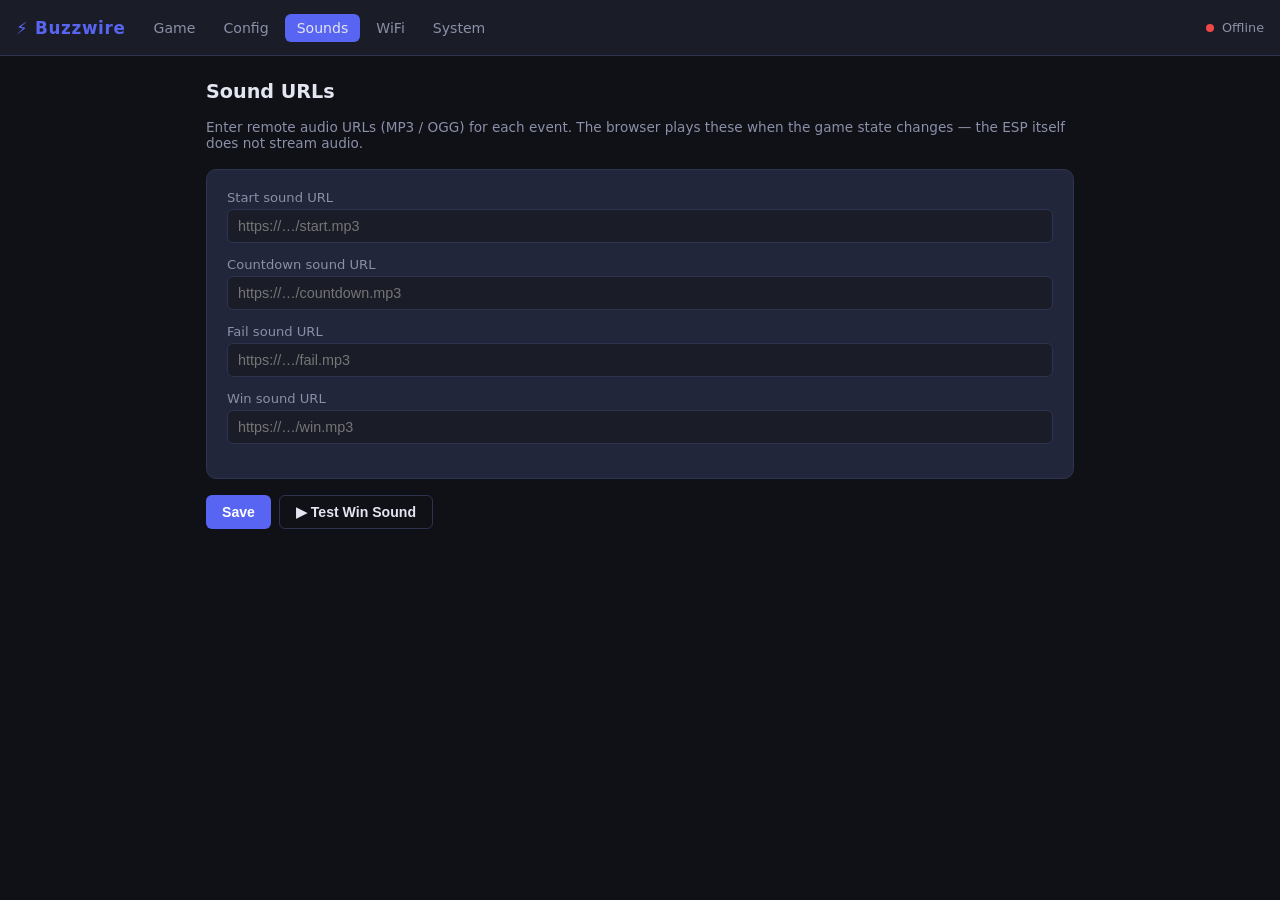
==== data/sounds.html @ fdc701de "Add game configuration, scoreboard, and web server functionality - Implemented game configuration ma" ====
<!DOCTYPE html>
<html lang="en">
<head>
<meta charset="UTF-8">
<meta name="viewport" content="width=device-width,initial-scale=1">
<title>Buzzwire – Sounds</title>
<link rel="stylesheet" href="style.css">
<script src="header.js"></script>
<script src="ws.js"></script>
</head>
<body>
<main>
  <h2>Sound URLs</h2>
  <p class="muted" style="font-size:.85rem;margin-bottom:18px">
    Enter remote audio URLs (MP3 / OGG) for each event. The browser plays these when the
    game state changes — the ESP itself does not stream audio.
  </p>

  <form id="soundForm">
    <div class="card">
      <div class="field">
        <label>Start sound URL</label>
        <input type="url" id="sndStart" placeholder="https://…/start.mp3">
      </div>
      <div class="field">
        <label>Countdown sound URL</label>
        <input type="url" id="sndCountdown" placeholder="https://…/countdown.mp3">
      </div>
      <div class="field">
        <label>Fail sound URL</label>
        <input type="url" id="sndFail" placeholder="https://…/fail.mp3">
      </div>
      <div class="field">
        <label>Win sound URL</label>
        <input type="url" id="sndWin" placeholder="https://…/win.mp3">
      </div>
    </div>

    <div class="gap mt">
      <button type="submit" class="btn btn-primary">Save</button>
      <button type="button" class="btn btn-ghost" onclick="testSound()">&#9654; Test Win Sound</button>
    </div>
  </form>
</main>

<script>
let sounds = {};

function populate(s) {
  sounds = s;
  document.getElementById('sndStart').value     = s.start     || '';
  document.getElementById('sndCountdown').value = s.countdown || '';
  document.getElementById('sndFail').value      = s.fail      || '';
  document.getElementById('sndWin').value       = s.win       || '';
}

fetch('/api/sounds').then(r => r.json()).then(populate).catch(() => {});

document.getElementById('soundForm').addEventListener('submit', function(e) {
  e.preventDefault();
  const body = {
    start:     document.getElementById('sndStart').value.trim(),
    countdown: document.getElementById('sndCountdown').value.trim(),
    fail:      document.getElementById('sndFail').value.trim(),
    win:       document.getElementById('sndWin').value.trim(),
  };
  fetch('/api/sounds', { method: 'POST', headers: {'Content-Type':'application/json'}, body: JSON.stringify(body) })
    .then(r => r.json())
    .then(() => showToast('Sounds saved'))
    .catch(() => showToast('Save failed', true));
});

function testSound() {
  const url = document.getElementById('sndWin').value.trim();
  if (!url) { showToast('No win URL set', true); return; }
  new Audio(url).play().catch(() => showToast('Playback blocked by browser', true));
}

// Play sounds when WS state events arrive
wsOn('state', function(d) {
  const map = { COUNTDOWN: sounds.countdown, PLAYING: sounds.start, FAIL: sounds.fail, WIN: sounds.win };
  const url = map[d.state];
  if (url) new Audio(url).play().catch(() => {});
});
</script>
</body>
</html>
---- data/style.css ----
/* ── ESP Buzzwire – Shared Styles ─────────────────────────────────────────── */
:root {
  --bg:        #0f1117;
  --surface:   #1a1d27;
  --card:      #22263a;
  --border:    #2e3350;
  --accent:    #5865f2;
  --accent2:   #43b581;
  --warn:      #faa61a;
  --danger:    #f04747;
  --text:      #e3e5f0;
  --muted:     #8b8fa8;
  --radius:    10px;
  --nav-h:     56px;
}
*, *::before, *::after { box-sizing: border-box; margin: 0; padding: 0; }
html, body { height: 100%; font-family: 'Segoe UI', system-ui, sans-serif; background: var(--bg); color: var(--text); }

/* ── Nav ──────────────────────────────────────────────────────────────────── */
nav { position: sticky; top: 0; z-index: 100; height: var(--nav-h);
      display: flex; align-items: center; gap: 4px; padding: 0 16px;
      background: var(--surface); border-bottom: 1px solid var(--border); }
.nav-brand { font-weight: 700; font-size: 1.05rem; color: var(--accent); margin-right: 12px; letter-spacing: .04em; }
nav a { text-decoration: none; color: var(--muted); padding: 6px 12px; border-radius: 6px;
        font-size: .88rem; transition: color .15s, background .15s; }
nav a:hover { color: var(--text); background: var(--card); }
nav a.active { color: var(--text); background: var(--accent); }
.nav-status { margin-left: auto; display: flex; align-items: center; gap: 8px; font-size: .8rem; color: var(--muted); }
.dot { width: 8px; height: 8px; border-radius: 50%; background: var(--danger); }
.dot.on { background: var(--accent2); }

/* ── Layout ───────────────────────────────────────────────────────────────── */
main { max-width: 900px; margin: 0 auto; padding: 24px 16px 48px; }
h2 { font-size: 1.2rem; font-weight: 600; margin-bottom: 16px; }
h3 { font-size: .95rem; font-weight: 600; color: var(--muted); text-transform: uppercase;
     letter-spacing: .07em; margin: 24px 0 8px; }

/* ── Cards ────────────────────────────────────────────────────────────────── */
.card { background: var(--card); border: 1px solid var(--border); border-radius: var(--radius); padding: 20px; margin-bottom: 16px; }
.card-row { display: flex; gap: 12px; flex-wrap: wrap; }
.card-row .card { flex: 1; min-width: 180px; }

/* ── Badges ───────────────────────────────────────────────────────────────── */
.badge { display: inline-flex; align-items: center; gap: 6px;
         padding: 4px 10px; border-radius: 20px; font-size: .78rem; font-weight: 600; }
.badge-idle      { background: #2e3350; color: var(--muted); }
.badge-countdown { background: #3a3000; color: var(--warn); }
.badge-playing   { background: #0e3a20; color: var(--accent2); }
.badge-fail      { background: #3a0e0e; color: var(--danger); }
.badge-win       { background: #0e2a3a; color: #5bc8f5; }

/* ── Buttons ──────────────────────────────────────────────────────────────── */
.btn { display: inline-flex; align-items: center; gap: 6px; cursor: pointer; border: none;
       border-radius: 6px; font-size: .88rem; font-weight: 600; padding: 8px 16px; transition: filter .15s; }
.btn:hover:not(:disabled) { filter: brightness(1.15); }
.btn:disabled { opacity: .45; cursor: default; }
.btn-primary  { background: var(--accent);  color: #fff; }
.btn-success  { background: var(--accent2); color: #fff; }
.btn-warn     { background: var(--warn);    color: #000; }
.btn-danger   { background: var(--danger);  color: #fff; }
.btn-ghost    { background: transparent; border: 1px solid var(--border); color: var(--text); }
.btn-sm       { padding: 5px 10px; font-size: .8rem; }

/* ── Forms ────────────────────────────────────────────────────────────────── */
label { display: block; font-size: .82rem; color: var(--muted); margin-bottom: 4px; }
input[type=text], input[type=password], input[type=url], input[type=number] {
  width: 100%; background: var(--surface); border: 1px solid var(--border);
  border-radius: 6px; color: var(--text); padding: 8px 10px; font-size: .9rem; }
input:focus { outline: none; border-color: var(--accent); }
.field { margin-bottom: 14px; }
.field-row { display: grid; grid-template-columns: 1fr 1fr; gap: 12px; }

/* ── Table ────────────────────────────────────────────────────────────────── */
table { width: 100%; border-collapse: collapse; font-size: .88rem; }
th { text-align: left; padding: 8px 10px; color: var(--muted); font-weight: 600;
     border-bottom: 1px solid var(--border); }
td { padding: 8px 10px; border-bottom: 1px solid var(--border); }
tr:last-child td { border-bottom: none; }
.rank-1 td:first-child { color: #f0c040; }
.rank-2 td:first-child { color: #c0c0c0; }
.rank-3 td:first-child { color: #cd7f32; }

/* ── LED strip preview ────────────────────────────────────────────────────── */
.led-strip { display: flex; gap: 4px; flex-wrap: wrap; padding: 12px 0; }
.led { width: 18px; height: 18px; border-radius: 50%; background: #111; border: 1px solid var(--border);
       transition: background .2s, box-shadow .2s; }
.led.on { box-shadow: 0 0 6px currentColor; }

/* ── Toast ────────────────────────────────────────────────────────────────── */
#toast { position: fixed; bottom: 24px; right: 24px; z-index: 999;
         background: var(--card); border: 1px solid var(--border); border-radius: 8px;
         padding: 12px 18px; font-size: .85rem; opacity: 0; transition: opacity .3s;
         pointer-events: none; max-width: 280px; }
#toast.show { opacity: 1; }
#toast.err  { border-color: var(--danger); color: var(--danger); }

/* ── Misc ─────────────────────────────────────────────────────────────────── */
.mono { font-family: 'Consolas', monospace; }
.muted { color: var(--muted); }
.mt { margin-top: 12px; }
.gap { display: flex; gap: 8px; flex-wrap: wrap; }
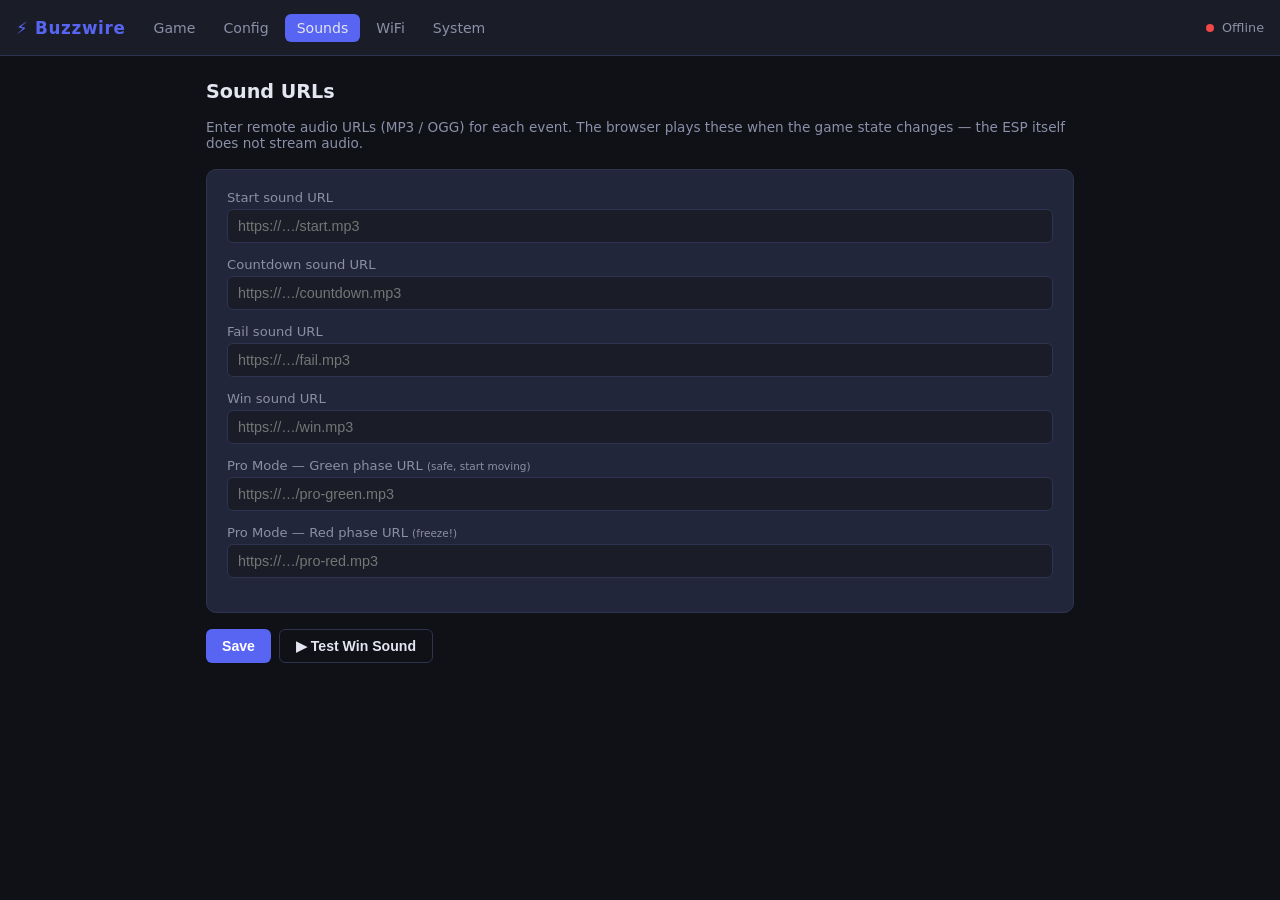
==== commit 471f0953: "feat: add pro mode sound handling and configuration options" ====
--- a/data/sounds.html
+++ b/data/sounds.html
@@ -34,6 +34,14 @@
         <label>Win sound URL</label>
         <input type="url" id="sndWin" placeholder="https://…/win.mp3">
       </div>
+      <div class="field">
+        <label>Pro Mode — Green phase URL <span class="muted" style="font-size:.8em">(safe, start moving)</span></label>
+        <input type="url" id="sndProGreen" placeholder="https://…/pro-green.mp3">
+      </div>
+      <div class="field">
+        <label>Pro Mode — Red phase URL <span class="muted" style="font-size:.8em">(freeze!)</span></label>
+        <input type="url" id="sndProRed" placeholder="https://…/pro-red.mp3">
+      </div>
     </div>
 
     <div class="gap mt">
@@ -52,6 +60,8 @@
   document.getElementById('sndCountdown').value = s.countdown || '';
   document.getElementById('sndFail').value      = s.fail      || '';
   document.getElementById('sndWin').value       = s.win       || '';
+  document.getElementById('sndProGreen').value  = s.proGreen  || '';
+  document.getElementById('sndProRed').value    = s.proRed    || '';
 }
 
 fetch('/api/sounds').then(r => r.json()).then(populate).catch(() => {});
@@ -63,6 +73,8 @@
     countdown: document.getElementById('sndCountdown').value.trim(),
     fail:      document.getElementById('sndFail').value.trim(),
     win:       document.getElementById('sndWin').value.trim(),
+    proGreen:  document.getElementById('sndProGreen').value.trim(),
+    proRed:    document.getElementById('sndProRed').value.trim(),
   };
   fetch('/api/sounds', { method: 'POST', headers: {'Content-Type':'application/json'}, body: JSON.stringify(body) })
     .then(r => r.json())
@@ -82,6 +94,12 @@
   const url = map[d.state];
   if (url) new Audio(url).play().catch(() => {});
 });
+
+// Play pro mode phase sounds
+wsOn('phase', function(d) {
+  const url = d.phase === 'GREEN' ? sounds.proGreen : sounds.proRed;
+  if (url) new Audio(url).play().catch(() => {});
+});
 </script>
 </body>
 </html>
